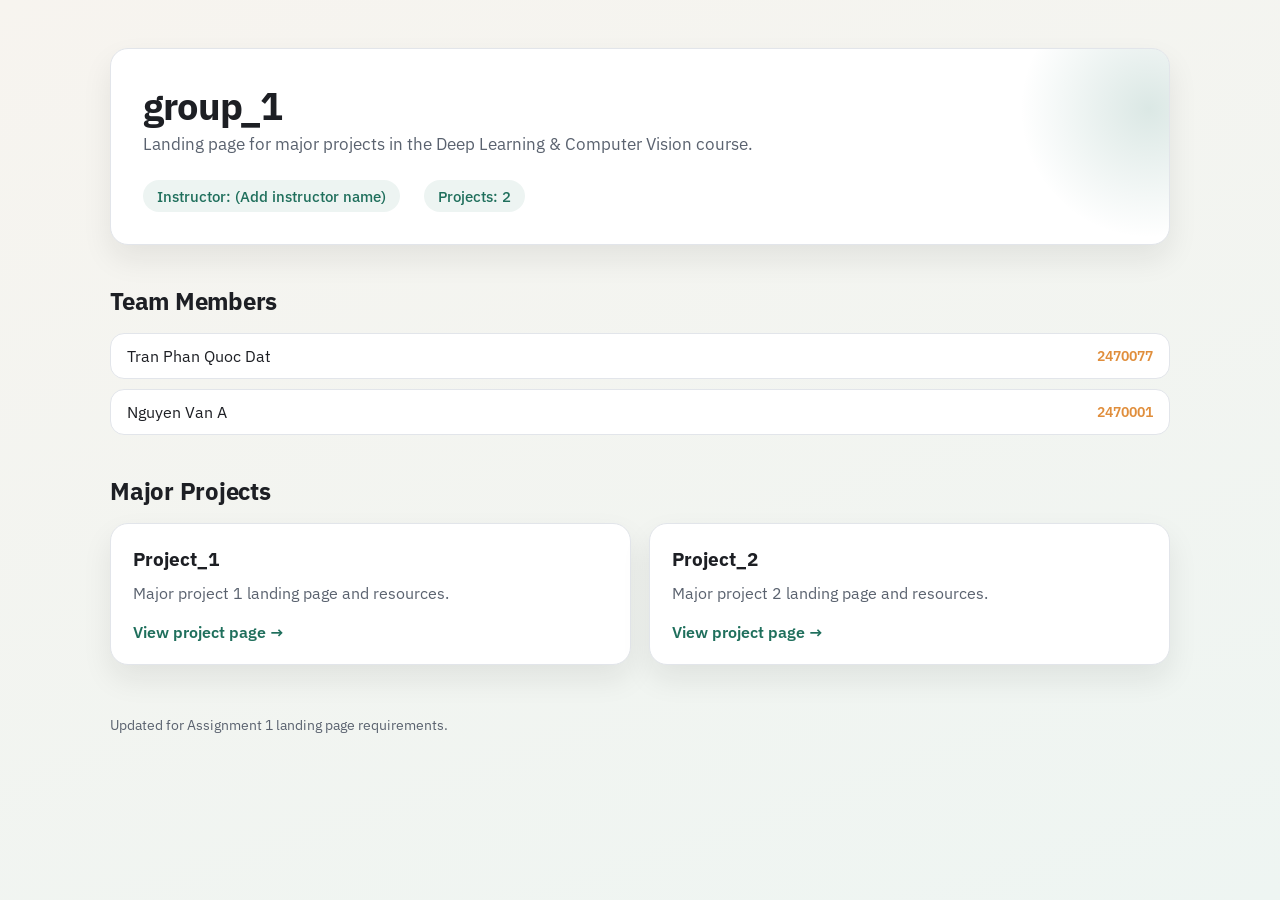
==== index.html @ 9f068c69 "Add clean landing page for projects" ====
<!DOCTYPE html>
<html lang="en">
<head>
  <meta charset="UTF-8" />
  <meta name="viewport" content="width=device-width, initial-scale=1" />
  <title>group_1 | DL & CV Projects</title>
  <link rel="preconnect" href="https://fonts.googleapis.com" />
  <link rel="preconnect" href="https://fonts.gstatic.com" crossorigin />
  <link href="https://fonts.googleapis.com/css2?family=IBM+Plex+Sans:wght@300;400;500;600;700&display=swap" rel="stylesheet" />
  <link rel="stylesheet" href="assets/css/main.css" />
</head>
<body>
  <main>
    <section class="hero">
      <div>
        <h1 class="hero-title">group_1</h1>
        <p class="hero-subtitle">Landing page for major projects in the Deep Learning & Computer Vision course.</p>
      </div>
      <div class="meta-line">
        <span class="meta-pill">Instructor: (Add instructor name)</span>
        <span class="meta-pill">Projects: 2</span>
      </div>
    </section>

    <section class="section">
      <h2 class="section-title">Team Members</h2>
      <ul class="member-list">
        <li class="fade-delay-1">
          <span>Tran Phan Quoc Dat</span>
          <span class="badge">2470077</span>
        </li>
        <li class="fade-delay-2">
          <span>Nguyen Van A</span>
          <span class="badge">2470001</span>
        </li>
      </ul>
    </section>

    <section class="section">
      <h2 class="section-title">Major Projects</h2>
      <div class="card-grid">
        <article class="card fade-delay-1">
          <h3>Project_1</h3>
          <p>Major project 1 landing page and resources.</p>
          <a class="card-link" href="projects/project1.html">View project page →</a>
        </article>
        <article class="card fade-delay-2">
          <h3>Project_2</h3>
          <p>Major project 2 landing page and resources.</p>
          <a class="card-link" href="projects/project2.html">View project page →</a>
        </article>
      </div>
    </section>

    <footer class="footer">
      Updated for Assignment 1 landing page requirements.
    </footer>
  </main>

  <script src="assets/js/main.js"></script>
</body>
</html>
---- assets/css/main.css ----
:root {
  --bg-1: #f7f4ef;
  --bg-2: #eef5f2;
  --ink: #1d1f24;
  --muted: #5a626f;
  --accent: #1f6f5c;
  --accent-2: #e08e3c;
  --card: #ffffff;
  --stroke: #e2e5ea;
  --shadow: 0 14px 30px rgba(20, 24, 31, 0.08);
  --radius: 18px;
}

* {
  box-sizing: border-box;
}

html {
  scroll-behavior: smooth;
}

body {
  margin: 0;
  font-family: "IBM Plex Sans", "Segoe UI", "Trebuchet MS", sans-serif;
  color: var(--ink);
  background: linear-gradient(160deg, var(--bg-1), var(--bg-2));
  min-height: 100vh;
}

main {
  max-width: 1100px;
  margin: 0 auto;
  padding: 48px 20px 72px;
}

a {
  color: inherit;
  text-decoration: none;
}

.section {
  margin-top: 40px;
}

.hero {
  display: grid;
  gap: 22px;
  padding: 32px;
  background: var(--card);
  border-radius: var(--radius);
  border: 1px solid var(--stroke);
  box-shadow: var(--shadow);
  position: relative;
  overflow: hidden;
}

.hero::after {
  content: "";
  position: absolute;
  right: -120px;
  top: -80px;
  width: 280px;
  height: 280px;
  background: radial-gradient(circle, rgba(31, 111, 92, 0.16), transparent 65%);
  pointer-events: none;
}

.hero-title {
  font-size: clamp(2.4rem, 3vw, 3.4rem);
  margin: 0;
  letter-spacing: -0.02em;
}

.hero-subtitle {
  font-size: 1.05rem;
  color: var(--muted);
  margin: 0;
  line-height: 1.6;
}

.meta-line {
  display: flex;
  flex-wrap: wrap;
  gap: 12px 24px;
  font-weight: 500;
}

.meta-pill {
  padding: 6px 14px;
  border-radius: 999px;
  background: rgba(31, 111, 92, 0.08);
  color: var(--accent);
  font-size: 0.95rem;
}

.section-title {
  font-size: 1.5rem;
  margin: 0 0 16px;
  letter-spacing: -0.01em;
}

.card-grid {
  display: grid;
  grid-template-columns: repeat(auto-fit, minmax(240px, 1fr));
  gap: 18px;
}

.card {
  background: var(--card);
  border-radius: var(--radius);
  border: 1px solid var(--stroke);
  padding: 22px;
  box-shadow: var(--shadow);
  transition: transform 0.25s ease, box-shadow 0.25s ease;
  animation: fadeUp 0.7s ease both;
}

.card:hover {
  transform: translateY(-6px);
  box-shadow: 0 20px 35px rgba(20, 24, 31, 0.12);
}

.card h3 {
  margin: 0 0 10px;
  font-size: 1.2rem;
}

.card p {
  margin: 0;
  color: var(--muted);
  line-height: 1.55;
}

.card .card-link {
  display: inline-flex;
  align-items: center;
  gap: 8px;
  margin-top: 16px;
  color: var(--accent);
  font-weight: 600;
}

.member-list {
  display: grid;
  gap: 10px;
  padding: 0;
  margin: 0;
  list-style: none;
}

.member-list li {
  background: var(--card);
  border-radius: 14px;
  padding: 12px 16px;
  border: 1px solid var(--stroke);
  display: flex;
  justify-content: space-between;
  align-items: center;
  font-size: 0.98rem;
  animation: fadeUp 0.7s ease both;
}

.badge {
  font-size: 0.85rem;
  color: var(--accent-2);
  font-weight: 600;
}

.button-row {
  display: flex;
  flex-wrap: wrap;
  gap: 12px;
  margin-top: 18px;
}

.button {
  padding: 10px 18px;
  border-radius: 999px;
  border: 1px solid transparent;
  font-weight: 600;
  background: var(--accent);
  color: #fff;
  transition: transform 0.2s ease, box-shadow 0.2s ease, background 0.2s ease;
  box-shadow: 0 10px 18px rgba(31, 111, 92, 0.18);
}

.button.secondary {
  background: transparent;
  color: var(--accent);
  border-color: rgba(31, 111, 92, 0.4);
  box-shadow: none;
}

.button:hover {
  transform: translateY(-2px);
}

.footer {
  margin-top: 50px;
  color: var(--muted);
  font-size: 0.9rem;
}

@keyframes fadeUp {
  from {
    opacity: 0;
    transform: translateY(14px);
  }
  to {
    opacity: 1;
    transform: translateY(0);
  }
}

.fade-delay-1 { animation-delay: 0.05s; }
.fade-delay-2 { animation-delay: 0.1s; }
.fade-delay-3 { animation-delay: 0.15s; }
.fade-delay-4 { animation-delay: 0.2s; }

@media (max-width: 640px) {
  .hero {
    padding: 26px;
  }

  .member-list li {
    flex-direction: column;
    align-items: flex-start;
    gap: 6px;
  }
}
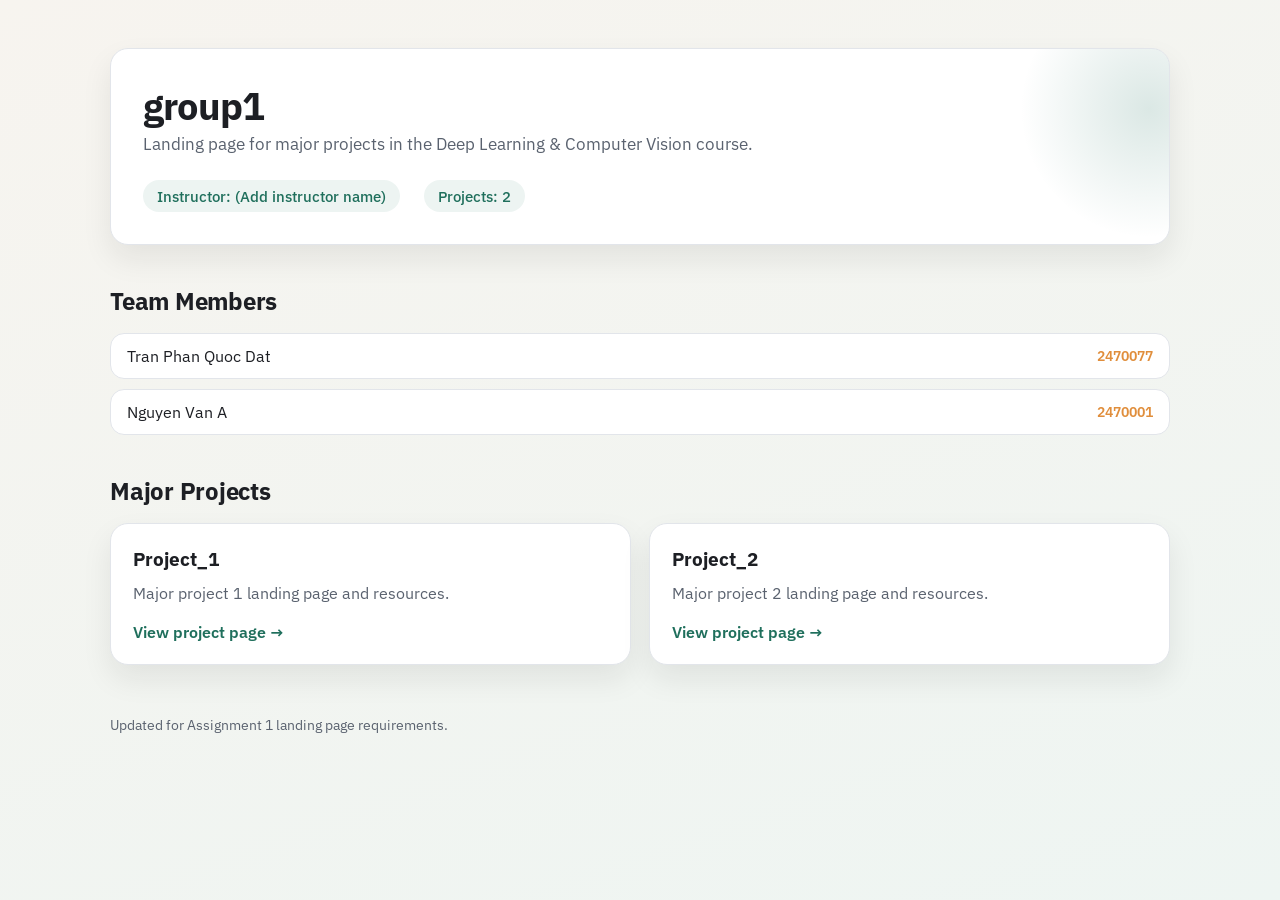
==== commit 4e5c531f: "Change group name" ====
--- a/index.html
+++ b/index.html
@@ -13,7 +13,7 @@
   <main>
     <section class="hero">
       <div>
-        <h1 class="hero-title">group_1</h1>
+        <h1 class="hero-title">group1</h1>
         <p class="hero-subtitle">Landing page for major projects in the Deep Learning & Computer Vision course.</p>
       </div>
       <div class="meta-line">
